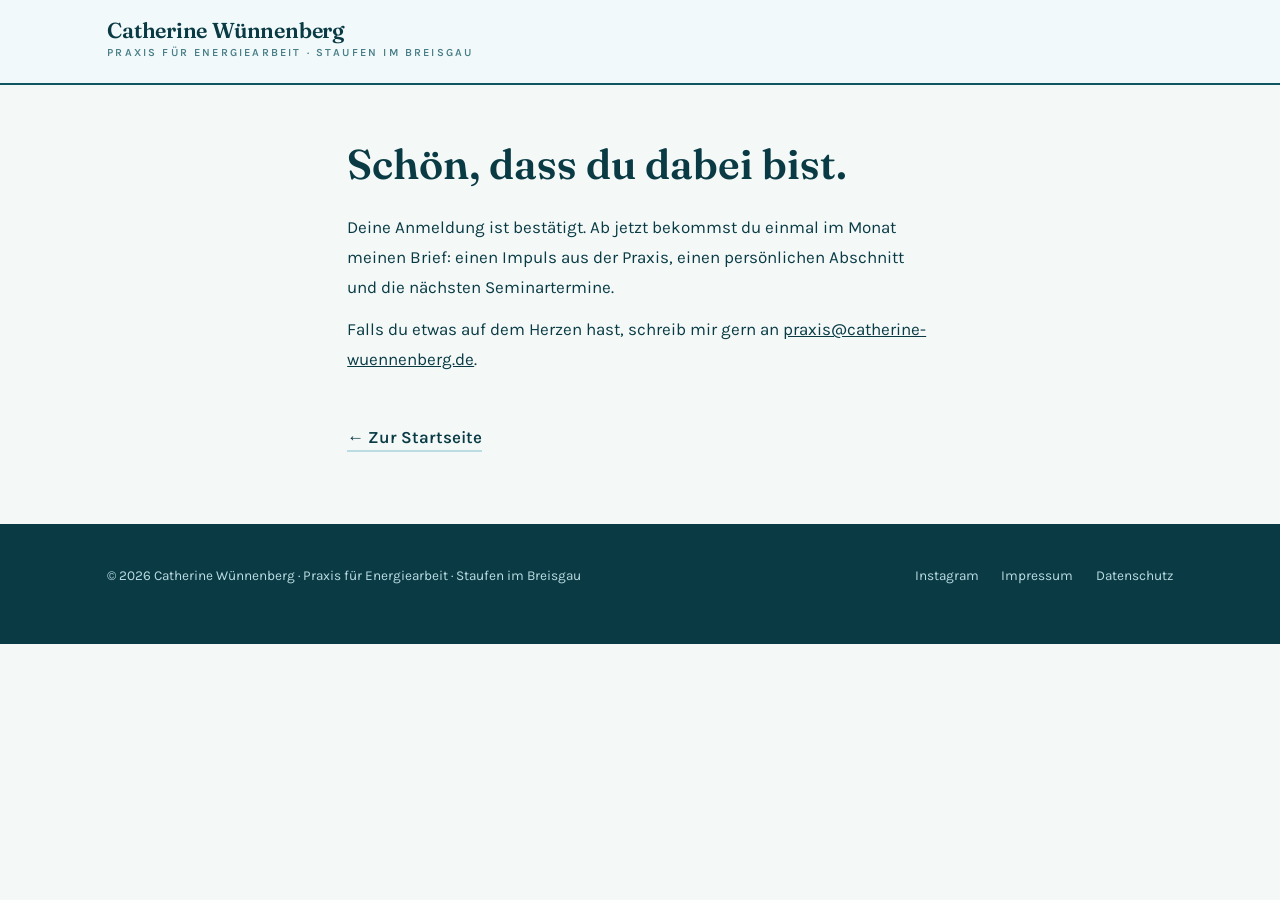
==== danke.html @ a5dac58d "Connect newsletter form to Brevo, add thank-you page The "Ein Brief im Monat" signup now posts to th" ====
<!DOCTYPE html>
<html lang="de">
<head>
<meta charset="utf-8">
<meta name="viewport" content="width=device-width, initial-scale=1">
<meta name="robots" content="noindex">
<title>Danke – Catherine Wünnenberg</title>
<link rel="stylesheet" href="assets/fonts/fonts.css">
<link rel="icon" href="assets/favicon.svg" type="image/svg+xml">
<link rel="apple-touch-icon" href="assets/apple-touch-icon.png">
<style>
:root{
  --eis-hell:#F2F9FA;--himmel:#BCDCE4;--petrol:#0F5561;--petrol-tief:#0A3B45;--bernstein:#E0A02B;
  --display:"Fraunces",Georgia,serif;--text:"Karla","Helvetica Neue",sans-serif;--mass:1120px;
}
*{box-sizing:border-box;margin:0;padding:0}
body{background:#f4f9f8;color:var(--petrol-tief);font-family:var(--text);font-size:17px;line-height:1.75;-webkit-font-smoothing:antialiased}
a{color:inherit}
.kopf{background:var(--eis-hell);border-bottom:2px solid var(--petrol)}
.kopf-innen{max-width:var(--mass);margin:0 auto;padding:1.2rem 1.7rem 1.1rem}
.wortmarke{text-decoration:none;line-height:1.1;display:inline-block}
.wortmarke b{display:block;font-family:var(--display);font-weight:600;font-size:1.35rem;letter-spacing:-.01em}
.wortmarke span{display:block;margin-top:.25rem;font-size:.68rem;font-weight:600;letter-spacing:.2em;text-transform:uppercase;color:var(--petrol);opacity:.75}
main{max-width:64ch;margin:0 auto;padding:3.5rem 1.7rem 4.5rem}
h1{font-family:var(--display);font-weight:600;line-height:1.15;font-size:clamp(1.9rem,4vw,2.6rem);margin-bottom:1.5rem}
p+p{margin-top:.8rem}
.zurueck{display:inline-block;margin-top:3rem;font-weight:600;text-decoration:none;box-shadow:inset 0 -2px 0 var(--himmel)}
.zurueck:hover{box-shadow:inset 0 -2px 0 var(--bernstein)}
.fuss{background:var(--petrol-tief);color:var(--himmel)}
.fuss-innen{max-width:var(--mass);margin:0 auto;padding:2.5rem 1.7rem 3.5rem;display:flex;flex-wrap:wrap;gap:1rem 2rem;justify-content:space-between;align-items:center;font-size:.85rem}
.fuss a{text-decoration:none}
.fuss a:hover{box-shadow:inset 0 -1px 0 var(--bernstein)}
.fuss-links{display:flex;flex-wrap:wrap;gap:1.4rem}
</style>
</head>
<body>

<header class="kopf">
  <div class="kopf-innen">
    <a class="wortmarke" href="./">
      <b>Catherine Wünnenberg</b>
      <span>Praxis für Energiearbeit &middot; Staufen im Breisgau</span>
    </a>
  </div>
</header>

<main>
  <h1>Schön, dass du dabei bist.</h1>
  <p>Deine Anmeldung ist bestätigt. Ab jetzt bekommst du einmal im Monat meinen Brief: einen Impuls aus der Praxis, einen persönlichen Abschnitt und die nächsten Seminartermine.</p>
  <p>Falls du etwas auf dem Herzen hast, schreib mir gern an <a href="mailto:praxis@catherine-wuennenberg.de">praxis@catherine-wuennenberg.de</a>.</p>

  <a class="zurueck" href="./">← Zur Startseite</a>
</main>

<footer class="fuss">
  <div class="fuss-innen">
    <div>© 2026 Catherine Wünnenberg · Praxis für Energiearbeit · Staufen im Breisgau</div>
    <div class="fuss-links">
      <a href="https://www.instagram.com/praxis.energiearbeit/" target="_blank" rel="noopener">Instagram</a>
      <a href="impressum.html">Impressum</a>
      <a href="datenschutz.html">Datenschutz</a>
    </div>
  </div>
</footer>

</body>
</html>
---- assets/fonts/fonts.css ----
/* Lokal gehostet (Quelle: Google Fonts, SIL Open Font License) – keine Verbindung zu Google-Servern */
@font-face{font-family:"Fraunces";font-style:normal;font-weight:400 600;font-display:swap;src:url(fraunces-latin-ext.woff2) format("woff2");unicode-range:U+0100-02BA,U+02BD-02C5,U+02C7-02CC,U+02CE-02D7,U+02DD-02FF,U+0304,U+0308,U+0329,U+1D00-1DBF,U+1E00-1E9F,U+1EF2-1EFF,U+2020,U+20A0-20AB,U+20AD-20C0,U+2113,U+2C60-2C7F,U+A720-A7FF}
@font-face{font-family:"Fraunces";font-style:normal;font-weight:400 600;font-display:swap;src:url(fraunces-latin.woff2) format("woff2");unicode-range:U+0000-00FF,U+0131,U+0152-0153,U+02BB-02BC,U+02C6,U+02DA,U+02DC,U+0304,U+0308,U+0329,U+2000-206F,U+20AC,U+2122,U+2191,U+2193,U+2212,U+2215,U+FEFF,U+FFFD}
@font-face{font-family:"Fraunces";font-style:italic;font-weight:400;font-display:swap;src:url(fraunces-italic-latin-ext.woff2) format("woff2");unicode-range:U+0100-02BA,U+02BD-02C5,U+02C7-02CC,U+02CE-02D7,U+02DD-02FF,U+0304,U+0308,U+0329,U+1D00-1DBF,U+1E00-1E9F,U+1EF2-1EFF,U+2020,U+20A0-20AB,U+20AD-20C0,U+2113,U+2C60-2C7F,U+A720-A7FF}
@font-face{font-family:"Fraunces";font-style:italic;font-weight:400;font-display:swap;src:url(fraunces-italic-latin.woff2) format("woff2");unicode-range:U+0000-00FF,U+0131,U+0152-0153,U+02BB-02BC,U+02C6,U+02DA,U+02DC,U+0304,U+0308,U+0329,U+2000-206F,U+20AC,U+2122,U+2191,U+2193,U+2212,U+2215,U+FEFF,U+FFFD}
@font-face{font-family:"Karla";font-style:normal;font-weight:400 600;font-display:swap;src:url(karla-latin-ext.woff2) format("woff2");unicode-range:U+0100-02BA,U+02BD-02C5,U+02C7-02CC,U+02CE-02D7,U+02DD-02FF,U+0304,U+0308,U+0329,U+1D00-1DBF,U+1E00-1E9F,U+1EF2-1EFF,U+2020,U+20A0-20AB,U+20AD-20C0,U+2113,U+2C60-2C7F,U+A720-A7FF}
@font-face{font-family:"Karla";font-style:normal;font-weight:400 600;font-display:swap;src:url(karla-latin.woff2) format("woff2");unicode-range:U+0000-00FF,U+0131,U+0152-0153,U+02BB-02BC,U+02C6,U+02DA,U+02DC,U+0304,U+0308,U+0329,U+2000-206F,U+20AC,U+2122,U+2191,U+2193,U+2212,U+2215,U+FEFF,U+FFFD}
@font-face{font-family:"Karla";font-style:italic;font-weight:400;font-display:swap;src:url(karla-italic-latin-ext.woff2) format("woff2");unicode-range:U+0100-02BA,U+02BD-02C5,U+02C7-02CC,U+02CE-02D7,U+02DD-02FF,U+0304,U+0308,U+0329,U+1D00-1DBF,U+1E00-1E9F,U+1EF2-1EFF,U+2020,U+20A0-20AB,U+20AD-20C0,U+2113,U+2C60-2C7F,U+A720-A7FF}
@font-face{font-family:"Karla";font-style:italic;font-weight:400;font-display:swap;src:url(karla-italic-latin.woff2) format("woff2");unicode-range:U+0000-00FF,U+0131,U+0152-0153,U+02BB-02BC,U+02C6,U+02DA,U+02DC,U+0304,U+0308,U+0329,U+2000-206F,U+20AC,U+2122,U+2191,U+2193,U+2212,U+2215,U+FEFF,U+FFFD}
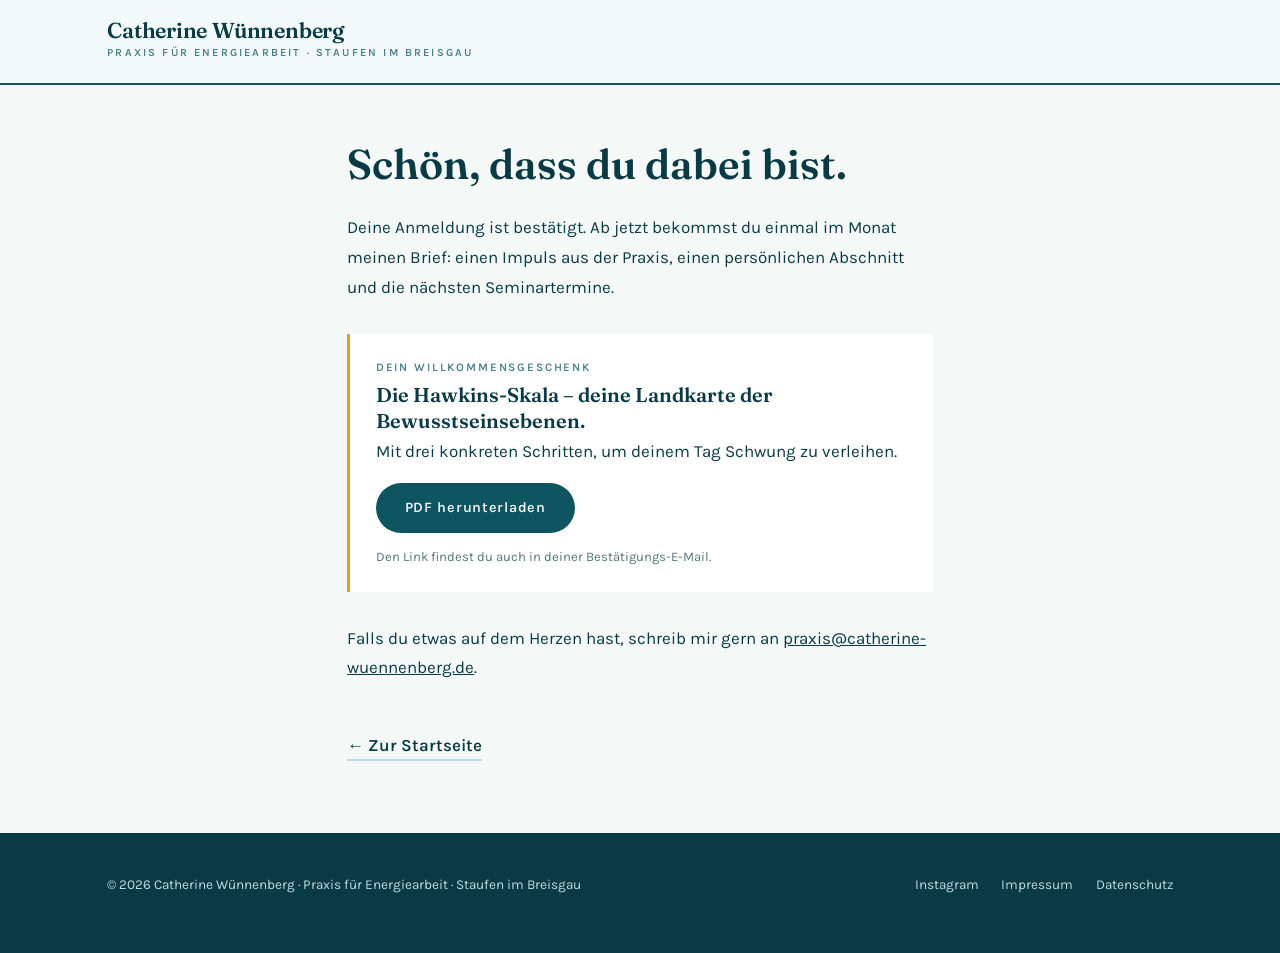
==== commit 3eddbcf2: "Add Hawkins-Skala freebie to newsletter signup and thank-you page Co-Authored-By: Claude Opus 5.5 <n" ====
--- a/danke.html
+++ b/danke.html
@@ -24,6 +24,12 @@
 main{max-width:64ch;margin:0 auto;padding:3.5rem 1.7rem 4.5rem}
 h1{font-family:var(--display);font-weight:600;line-height:1.15;font-size:clamp(1.9rem,4vw,2.6rem);margin-bottom:1.5rem}
 p+p{margin-top:.8rem}
+.geschenk{margin:2rem 0;padding:1.4rem 1.6rem;border-left:3px solid var(--bernstein);background:#fff}
+.geschenk span{display:block;font-size:.72rem;font-weight:600;letter-spacing:.16em;text-transform:uppercase;color:var(--petrol);opacity:.75}
+.geschenk b{display:block;margin:.3rem 0 .2rem;font-family:var(--display);font-weight:600;font-size:1.25rem;line-height:1.3}
+.laden{display:inline-block;margin-top:1rem;border-radius:100px;background:var(--petrol);color:var(--eis-hell);font-weight:600;font-size:.9rem;letter-spacing:.05em;padding:.8rem 1.8rem;text-decoration:none;transition:background .35s ease}
+.laden:hover{background:var(--petrol-tief)}
+.geschenk small{display:block;margin-top:.8rem;font-size:.82rem;opacity:.7}
 .zurueck{display:inline-block;margin-top:3rem;font-weight:600;text-decoration:none;box-shadow:inset 0 -2px 0 var(--himmel)}
 .zurueck:hover{box-shadow:inset 0 -2px 0 var(--bernstein)}
 .fuss{background:var(--petrol-tief);color:var(--himmel)}
@@ -47,6 +53,13 @@
 <main>
   <h1>Schön, dass du dabei bist.</h1>
   <p>Deine Anmeldung ist bestätigt. Ab jetzt bekommst du einmal im Monat meinen Brief: einen Impuls aus der Praxis, einen persönlichen Abschnitt und die nächsten Seminartermine.</p>
+  <div class="geschenk">
+    <span>Dein Willkommensgeschenk</span>
+    <b>Die Hawkins-Skala – deine Landkarte der Bewusstseinsebenen.</b>
+    <p>Mit drei konkreten Schritten, um deinem Tag Schwung zu verleihen.</p>
+    <a class="laden" href="assets/C_Wuennenberg_Freebie_HawkinsSkala.pdf" download>PDF herunterladen</a>
+    <small>Den Link findest du auch in deiner Bestätigungs-E-Mail.</small>
+  </div>
   <p>Falls du etwas auf dem Herzen hast, schreib mir gern an <a href="mailto:praxis@catherine-wuennenberg.de">praxis@catherine-wuennenberg.de</a>.</p>
 
   <a class="zurueck" href="./">← Zur Startseite</a>
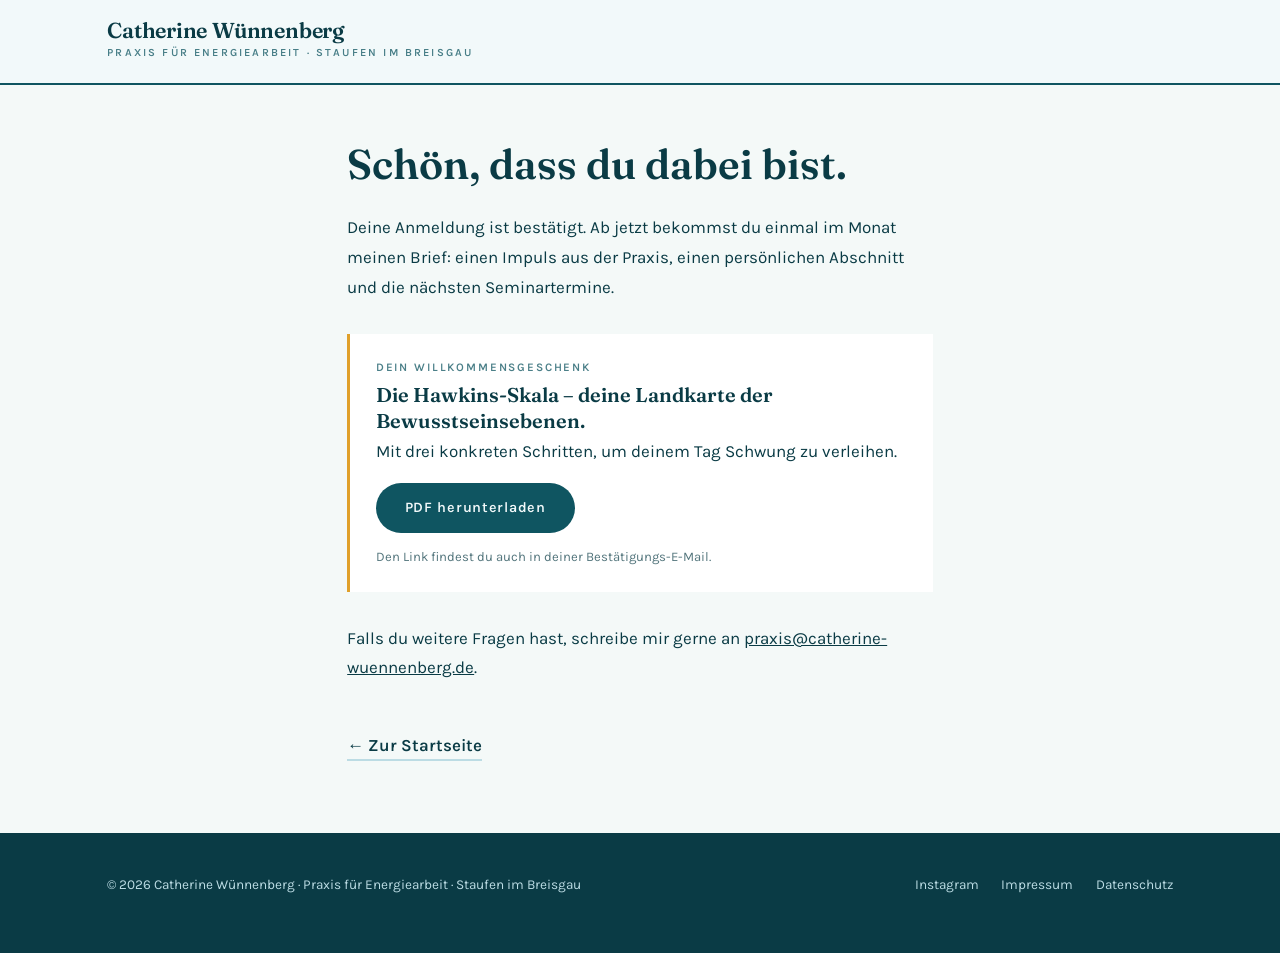
==== commit 4d8d975f: "Reword contact sentence on thank-you page Co-Authored-By: Claude Opus 5.5 <noreply@anthropic.com>" ====
--- a/danke.html
+++ b/danke.html
@@ -60,7 +60,7 @@
     <a class="laden" href="assets/C_Wuennenberg_Freebie_HawkinsSkala.pdf" download>PDF herunterladen</a>
     <small>Den Link findest du auch in deiner Bestätigungs-E-Mail.</small>
   </div>
-  <p>Falls du etwas auf dem Herzen hast, schreib mir gern an <a href="mailto:praxis@catherine-wuennenberg.de">praxis@catherine-wuennenberg.de</a>.</p>
+  <p>Falls du weitere Fragen hast, schreibe mir gerne an <a href="mailto:praxis@catherine-wuennenberg.de">praxis@catherine-wuennenberg.de</a>.</p>
 
   <a class="zurueck" href="./">← Zur Startseite</a>
 </main>
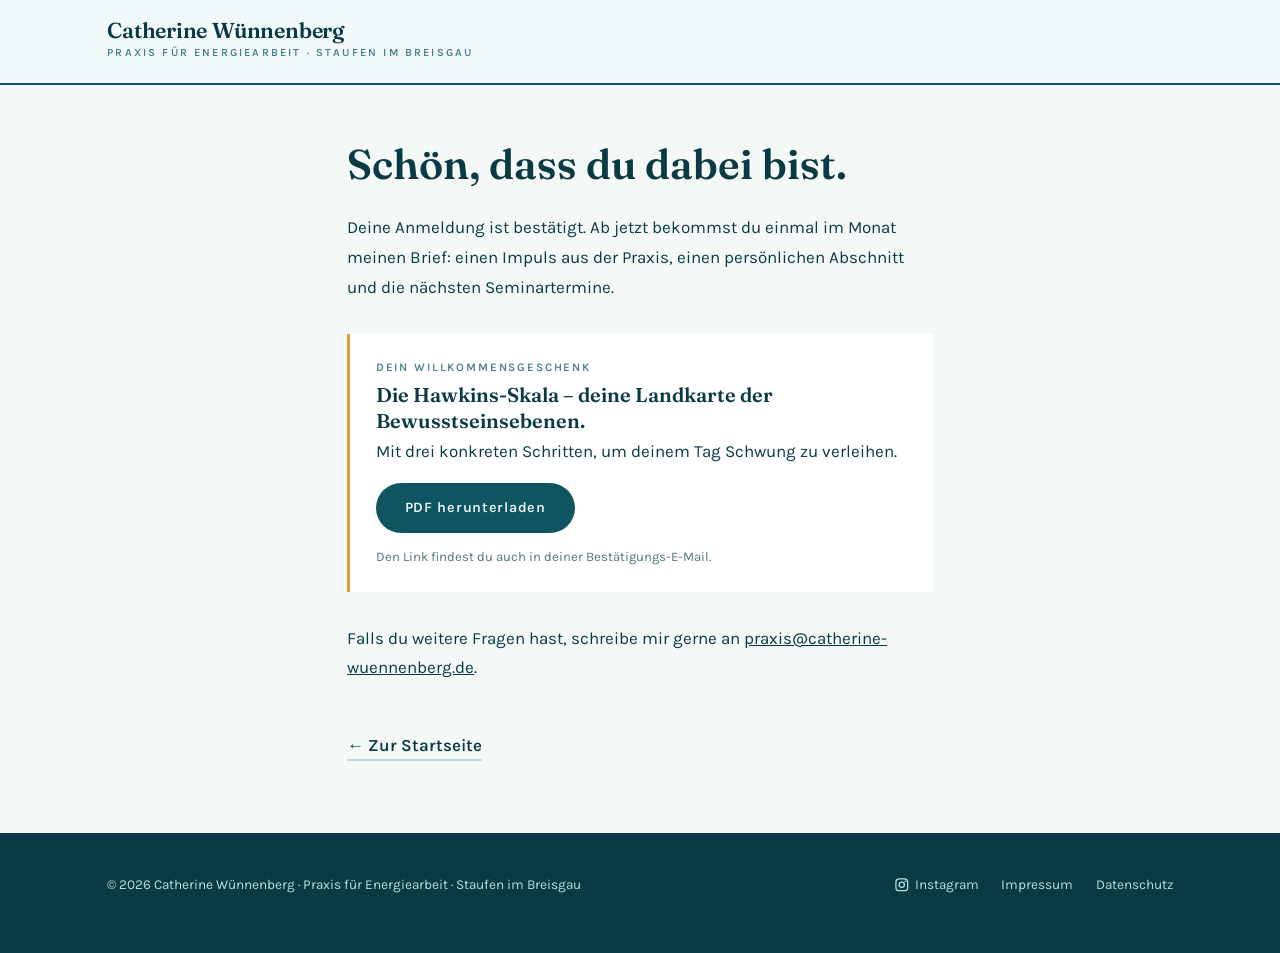
==== commit 1fc58f98: "Add inline Instagram icon to header and footer links Co-Authored-By: Claude Opus 5.5 <noreply@anthro" ====
--- a/danke.html
+++ b/danke.html
@@ -37,13 +37,15 @@
 .fuss a{text-decoration:none}
 .fuss a:hover{box-shadow:inset 0 -1px 0 var(--bernstein)}
 .fuss-links{display:flex;flex-wrap:wrap;gap:1.4rem}
+.ig{display:inline-flex;align-items:center;gap:.4em}
+.ig svg{width:1.15em;height:1.15em;flex:none}
 </style>
 </head>
 <body>
 
 <header class="kopf">
   <div class="kopf-innen">
-    <a class="wortmarke" href="./">
+    <a class="wortmarke" href="index.html">
       <b>Catherine Wünnenberg</b>
       <span>Praxis für Energiearbeit &middot; Staufen im Breisgau</span>
     </a>
@@ -62,14 +64,14 @@
   </div>
   <p>Falls du weitere Fragen hast, schreibe mir gerne an <a href="mailto:praxis@catherine-wuennenberg.de">praxis@catherine-wuennenberg.de</a>.</p>
 
-  <a class="zurueck" href="./">← Zur Startseite</a>
+  <a class="zurueck" href="index.html">← Zur Startseite</a>
 </main>
 
 <footer class="fuss">
   <div class="fuss-innen">
     <div>© 2026 Catherine Wünnenberg · Praxis für Energiearbeit · Staufen im Breisgau</div>
     <div class="fuss-links">
-      <a href="https://www.instagram.com/praxis.energiearbeit/" target="_blank" rel="noopener">Instagram</a>
+      <a class="ig" href="https://www.instagram.com/catherine.wuennenberg/" target="_blank" rel="noopener"><svg viewBox="0 0 24 24" aria-hidden="true" focusable="false"><rect x="3" y="3" width="18" height="18" rx="5" fill="none" stroke="currentColor" stroke-width="2"/><circle cx="12" cy="12" r="4" fill="none" stroke="currentColor" stroke-width="2"/><circle cx="17.5" cy="6.5" r="1.3" fill="currentColor"/></svg><span>Instagram</span></a>
       <a href="impressum.html">Impressum</a>
       <a href="datenschutz.html">Datenschutz</a>
     </div>
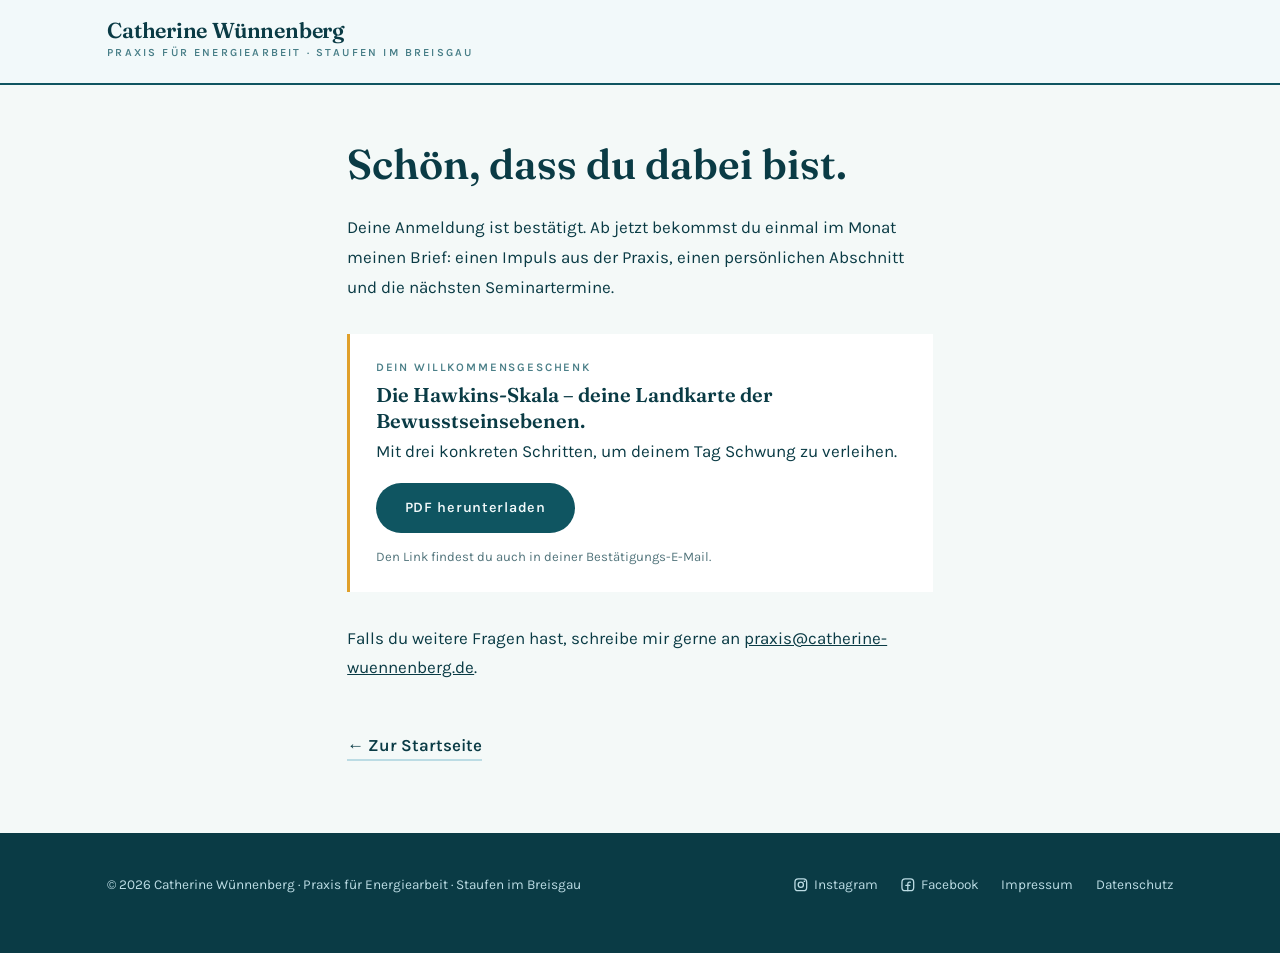
==== commit 5e1cb5ad: "Add Facebook link to header and all footers Co-Authored-By: Claude Opus 5.5 <noreply@anthropic.com>" ====
--- a/danke.html
+++ b/danke.html
@@ -72,6 +72,7 @@
     <div>© 2026 Catherine Wünnenberg · Praxis für Energiearbeit · Staufen im Breisgau</div>
     <div class="fuss-links">
       <a class="ig" href="https://www.instagram.com/catherine.wuennenberg/" target="_blank" rel="noopener"><svg viewBox="0 0 24 24" aria-hidden="true" focusable="false"><rect x="3" y="3" width="18" height="18" rx="5" fill="none" stroke="currentColor" stroke-width="2"/><circle cx="12" cy="12" r="4" fill="none" stroke="currentColor" stroke-width="2"/><circle cx="17.5" cy="6.5" r="1.3" fill="currentColor"/></svg><span>Instagram</span></a>
+      <a class="ig" href="https://www.facebook.com/profile.php?id=61590718230748" target="_blank" rel="noopener"><svg viewBox="0 0 24 24" aria-hidden="true" focusable="false"><rect x="3" y="3" width="18" height="18" rx="5" fill="none" stroke="currentColor" stroke-width="2"/><path d="M16 8h-1.5A2.5 2.5 0 0 0 12 10.5V21M9 13h6" fill="none" stroke="currentColor" stroke-width="2" stroke-linecap="round"/></svg><span>Facebook</span></a>
       <a href="impressum.html">Impressum</a>
       <a href="datenschutz.html">Datenschutz</a>
     </div>
